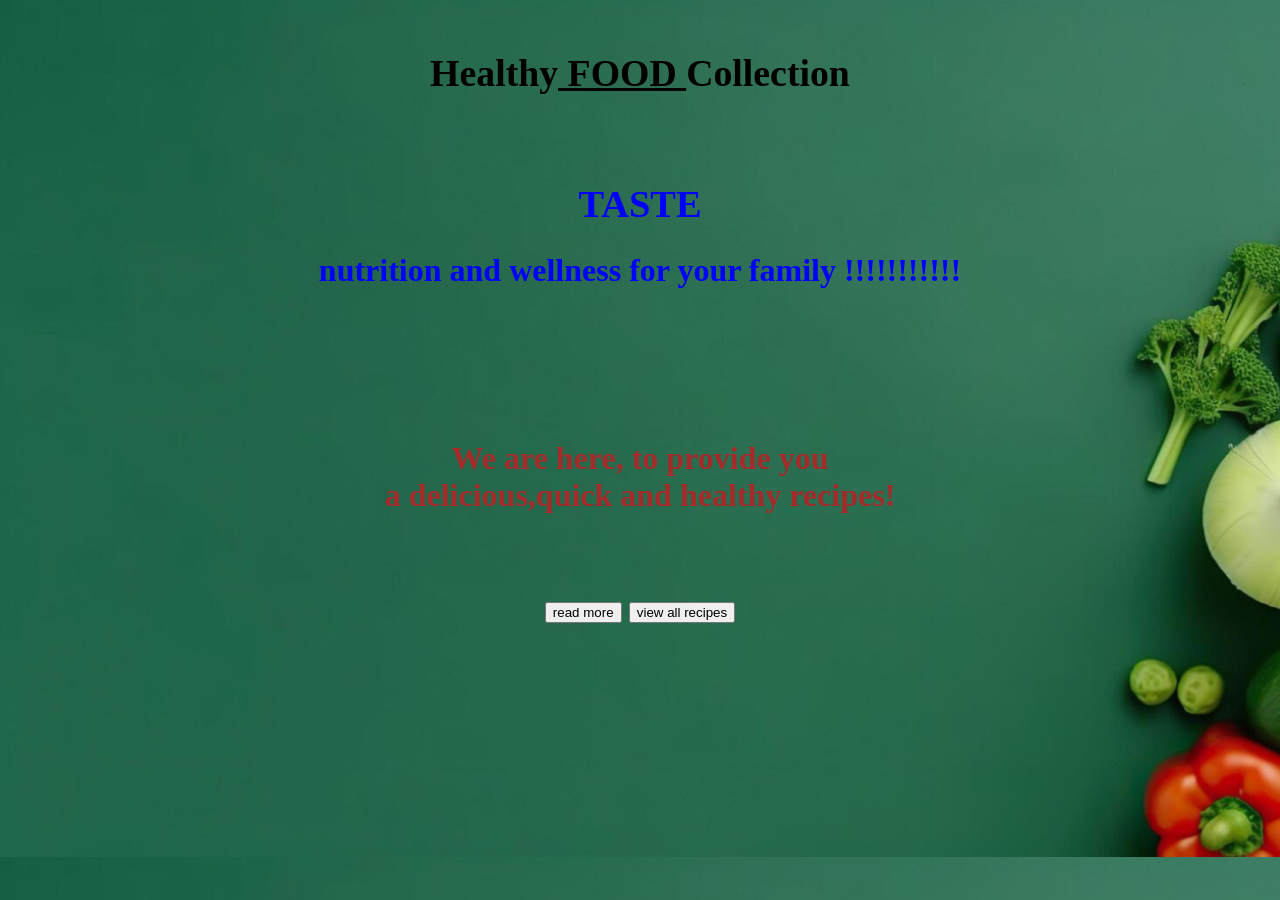
==== index.html @ c609d966 "Add files via upload" ====
<!DOCTYPE html>

<html>
    <title>
        my web page 
    </title>
    <head>
    
    </head>
    
<body background="back.png"><br>
    
    <b> <h1 align="left"> <big><center> <h1 style="font-size: 1cm;"> Healthy<u> FOOD </u> Collection </h1></center></big> </h1></b>
    
    <br>
    <br>
    <big> <center><h1 style="font-size:xx-large"> <h1 style="color:blue">TASTE</h1> </h1></center> </big>
    <center><h1 style="color:blue"><span style="font-family: Segoe UI"> nutrition and wellness for your family !!!!!!!!!!! </center></span></h1>
    
    <br>
    <br>
    <br>
    <br>
    <br>
    <br>
   <p><center> <h1 style="font-size:x-large;"><h1 style="color:brown;">  We are here, to provide you<br> a delicious,quick and healthy recipes!</center></h1> </h1></p>
    
    <br>
    <br>
    <center><big><h2 align="center">       
      <a href="sak.html"><button><link rel="style sheet" type="css" href="sak.css">read more</link></button></a>    <a href="recipes.html"><button> view all recipes</button></a></big></center>
    
    

</body>    
</html>
---- sak.css ----
block {

    display:block;
    width: 100%;
    border:none;
    background-color:yellow;
    padding: 30px 60px;
    font-size:60px;
    cursor:pointer;
    text-align:center;
}
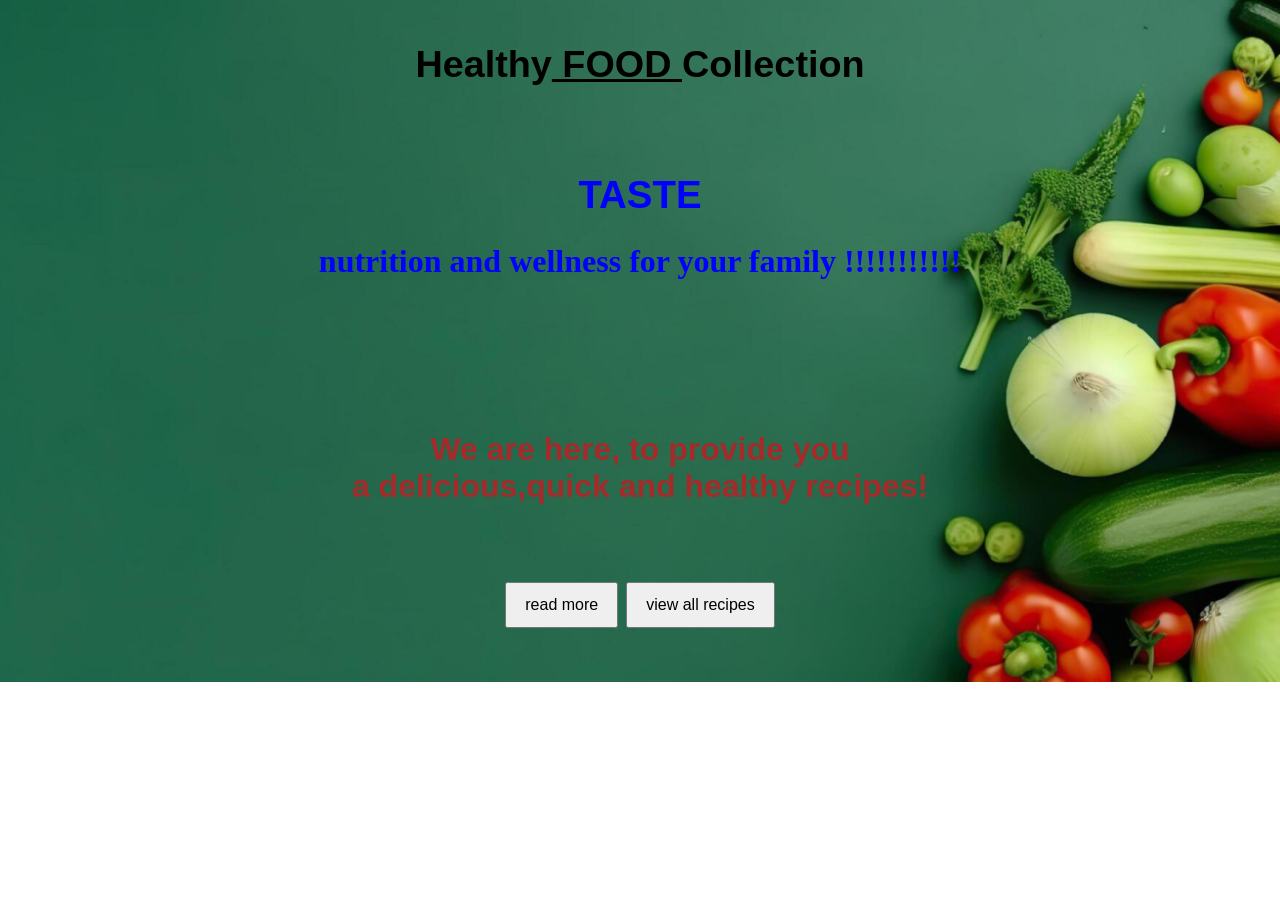
==== commit bfa380bc: "Update index.html" ====
--- a/index.html
+++ b/index.html
@@ -5,7 +5,57 @@
         my web page 
     </title>
     <head>
-    
+    <meta name="viewport" content="width=device-width, initial-scale=1.0">
+
+<style>
+    * {
+        box-sizing: border-box;
+    }
+
+    body {
+        margin: 0;
+        width: 100%;
+        font-family: Arial, sans-serif;
+        background-size: cover;
+        background-position: center;
+        background-repeat: no-repeat;
+    }
+
+    img {
+        max-width: 100%;
+        height: auto;
+    }
+
+    h1, h2, p {
+        max-width: 100%;
+        overflow-wrap: break-word;
+    }
+
+    button {
+        max-width: 100%;
+        padding: 12px 18px;
+        font-size: 16px;
+        cursor: pointer;
+    }
+
+    @media (max-width: 600px) {
+        body {
+            font-size: 16px;
+        }
+
+        h1 {
+            font-size: 28px !important;
+        }
+
+        h2 {
+            font-size: 23px !important;
+        }
+
+        button {
+            margin: 6px;
+        }
+    }
+</style>
     </head>
     
 <body background="back.png"><br>
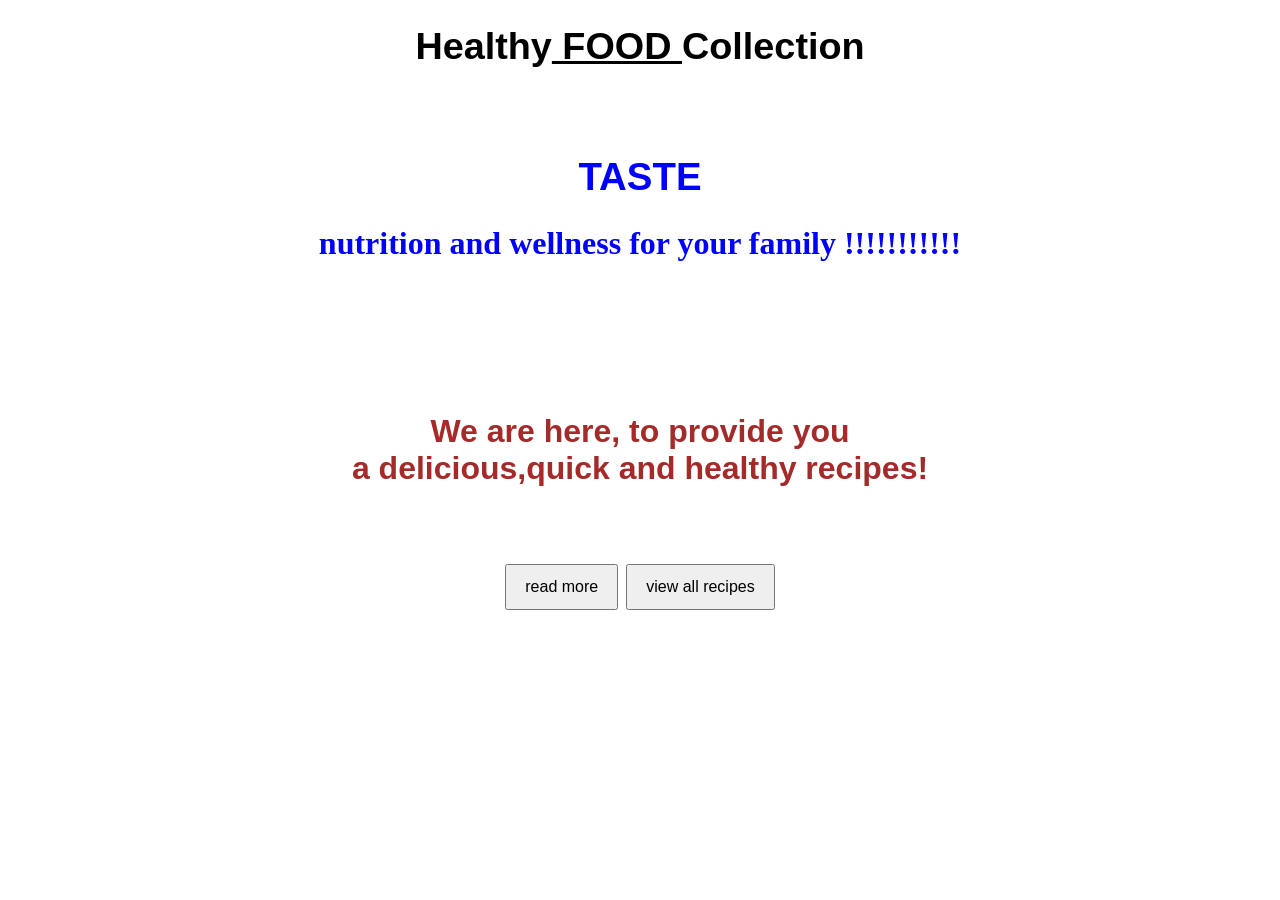
==== commit 7e8ae2cf: "Update index.html" ====
--- a/index.html
+++ b/index.html
@@ -58,7 +58,13 @@
 </style>
     </head>
     
-<body background="back.png"><br>
+
+    <body style="
+    background-image:"back.png";
+    background-size: cover;
+    background-position: center top;
+    background-repeat: no-repeat;
+    background-attachment: scroll;">
     
     <b> <h1 align="left"> <big><center> <h1 style="font-size: 1cm;"> Healthy<u> FOOD </u> Collection </h1></center></big> </h1></b>
     
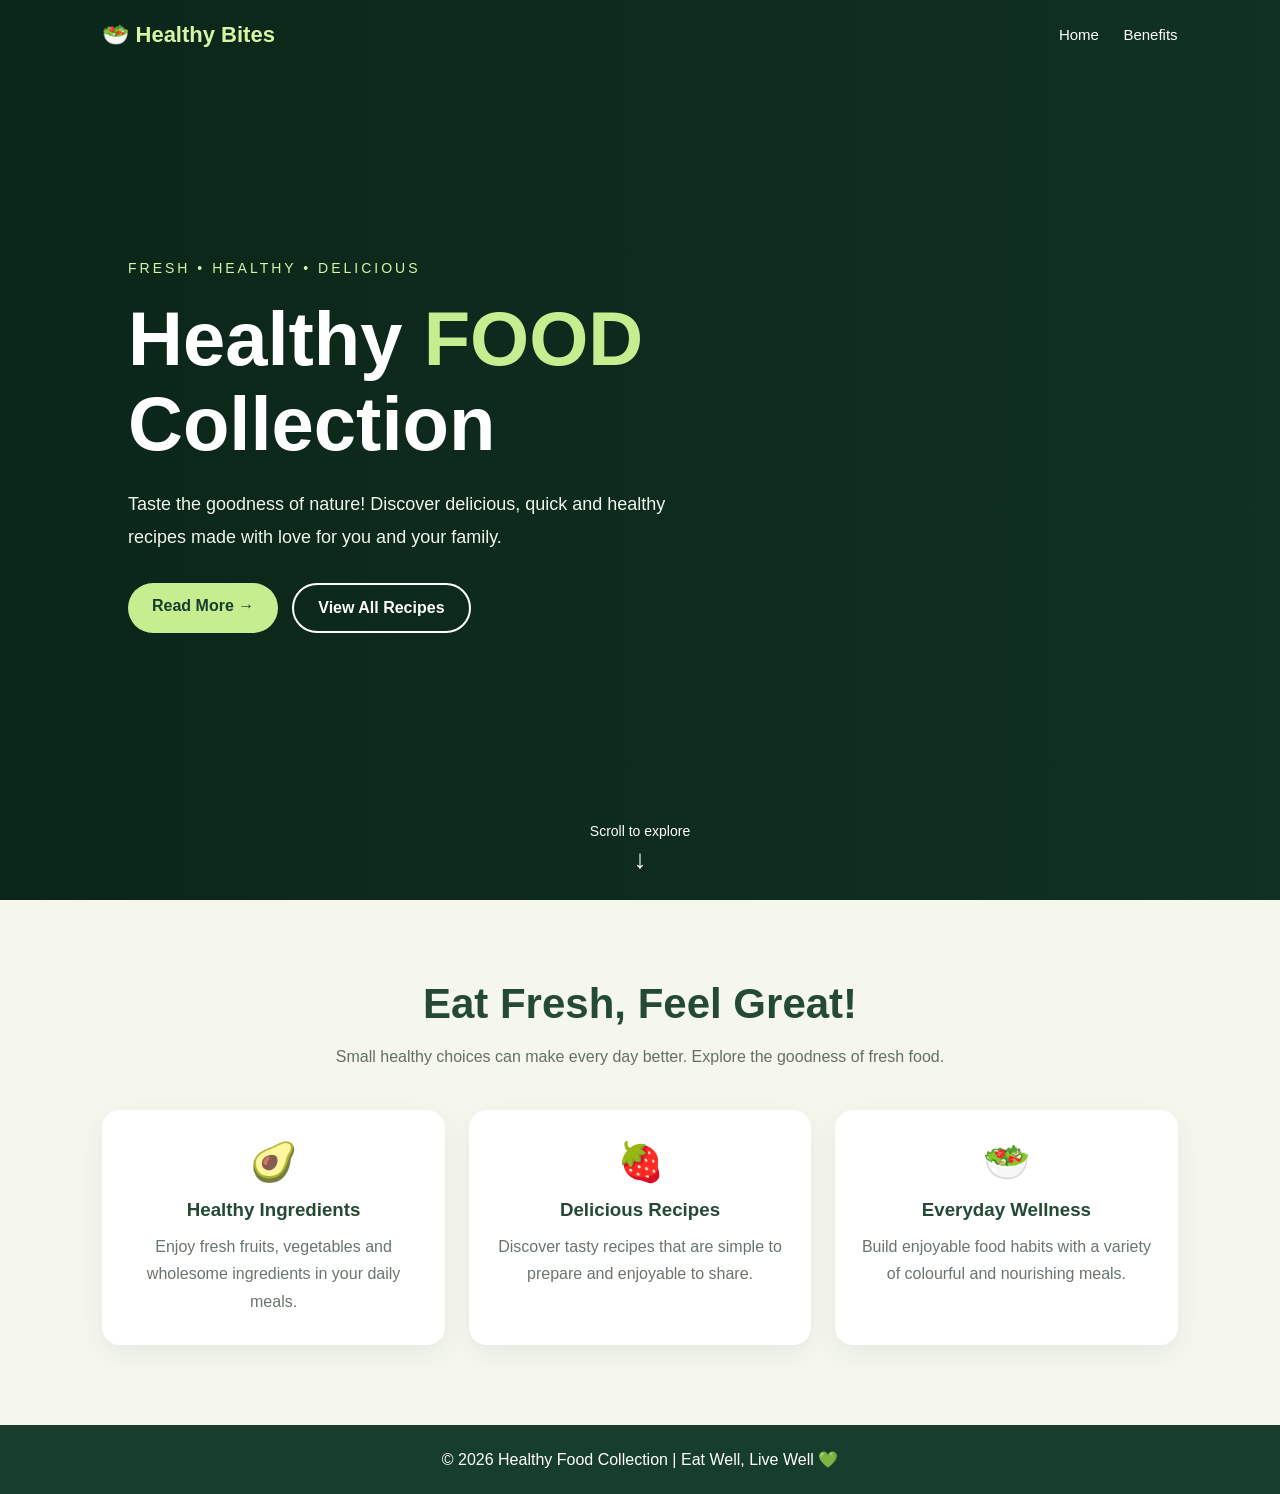
==== commit 8b908510: "Update index.html" ====
--- a/index.html
+++ b/index.html
@@ -1,93 +1,444 @@
+
 <!DOCTYPE html>
-
-<html>
-    <title>
-        my web page 
-    </title>
-    <head>
-    <meta name="viewport" content="width=device-width, initial-scale=1.0">
-
-<style>
-    * {
-        box-sizing: border-box;
-    }
-
-    body {
-        margin: 0;
-        width: 100%;
-        font-family: Arial, sans-serif;
-        background-size: cover;
-        background-position: center;
-        background-repeat: no-repeat;
-    }
-
-    img {
-        max-width: 100%;
-        height: auto;
-    }
-
-    h1, h2, p {
-        max-width: 100%;
-        overflow-wrap: break-word;
-    }
-
-    button {
-        max-width: 100%;
-        padding: 12px 18px;
-        font-size: 16px;
-        cursor: pointer;
-    }
-
-    @media (max-width: 600px) {
+<html lang="en">
+<head>
+    <meta charset="UTF-8">
+    <meta name="viewport"
+          content="width=device-width, initial-scale=1.0">
+
+    <title>Healthy Food Collection</title>
+
+    <style>
+        * {
+            margin: 0;
+            padding: 0;
+            box-sizing: border-box;
+        }
+
+        html {
+            scroll-behavior: smooth;
+        }
+
         body {
+            font-family: 'Segoe UI', Arial, sans-serif;
+            color: #fff;
+            background: #173d2c;
+            overflow-x: hidden;
+        }
+
+        /* Main background image */
+        .hero {
+            min-height: 100vh;
+            min-height: 100svh;
+            background:
+                linear-gradient(
+                    90deg,
+                    rgba(9, 35, 23, 0.88),
+                    rgba(9, 35, 23, 0.48)
+                ),
+                url("https://images.unsplash.com/photo-1490645935967-10de6ba17061?auto=format&fit=crop&w=2000&q=85");
+
+            background-size: cover;
+            background-position: center;
+            display: flex;
+            flex-direction: column;
+        }
+
+        /* Navigation bar */
+        nav {
+            display: flex;
+            justify-content: space-between;
+            align-items: center;
+            padding: 22px 8%;
+            gap: 15px;
+        }
+
+        .logo {
+            color: #d7f5a5;
+            font-size: 22px;
+            font-weight: bold;
+        }
+
+        nav a {
+            color: white;
+            text-decoration: none;
+            margin-left: 20px;
+            font-size: 15px;
+        }
+
+        nav a:hover {
+            color: #d7f5a5;
+        }
+
+        /* Main content */
+        .hero-content {
+            flex: 1;
+            display: flex;
+            flex-direction: column;
+            justify-content: center;
+            align-items: flex-start;
+            padding: 70px 10%;
+            max-width: 900px;
+        }
+
+        .tagline {
+            color: #d7f5a5;
+            font-size: 14px;
+            letter-spacing: 3px;
+            text-transform: uppercase;
+            margin-bottom: 20px;
+        }
+
+        h1 {
+            font-size: clamp(42px, 7vw, 76px);
+            line-height: 1.12;
+            margin-bottom: 22px;
+        }
+
+        h1 span {
+            color: #c7ed91;
+        }
+
+        .hero-content p {
+            font-size: 18px;
+            line-height: 1.8;
+            max-width: 540px;
+            color: #f0f5ec;
+            margin-bottom: 30px;
+        }
+
+        .buttons {
+            display: flex;
+            flex-wrap: wrap;
+            gap: 14px;
+        }
+
+        .btn {
+            display: inline-block;
+            padding: 14px 24px;
+            border-radius: 30px;
+            text-decoration: none;
             font-size: 16px;
-        }
-
-        h1 {
-            font-size: 28px !important;
-        }
-
-        h2 {
-            font-size: 23px !important;
-        }
-
-        button {
-            margin: 6px;
-        }
-    }
-</style>
-    </head>
-    
-
-    <body style="
-    background-image:"back.png";
-    background-size: cover;
-    background-position: center top;
-    background-repeat: no-repeat;
-    background-attachment: scroll;">
-    
-    <b> <h1 align="left"> <big><center> <h1 style="font-size: 1cm;"> Healthy<u> FOOD </u> Collection </h1></center></big> </h1></b>
-    
-    <br>
-    <br>
-    <big> <center><h1 style="font-size:xx-large"> <h1 style="color:blue">TASTE</h1> </h1></center> </big>
-    <center><h1 style="color:blue"><span style="font-family: Segoe UI"> nutrition and wellness for your family !!!!!!!!!!! </center></span></h1>
-    
-    <br>
-    <br>
-    <br>
-    <br>
-    <br>
-    <br>
-   <p><center> <h1 style="font-size:x-large;"><h1 style="color:brown;">  We are here, to provide you<br> a delicious,quick and healthy recipes!</center></h1> </h1></p>
-    
-    <br>
-    <br>
-    <center><big><h2 align="center">       
-      <a href="sak.html"><button><link rel="style sheet" type="css" href="sak.css">read more</link></button></a>    <a href="recipes.html"><button> view all recipes</button></a></big></center>
-    
-    
-
-</body>    
+            font-weight: 600;
+            transition: 0.3s ease;
+        }
+
+        .btn-primary {
+            background: #c7ed91;
+            color: #173d2c;
+        }
+
+        .btn-secondary {
+            border: 2px solid white;
+            color: white;
+        }
+
+        .btn:hover {
+            transform: translateY(-4px);
+            box-shadow: 0 8px 20px #0003;
+        }
+
+        /* Scrolling indicator */
+        .scroll-hint {
+            text-align: center;
+            padding: 0 0 25px;
+            color: #fff;
+            font-size: 14px;
+            animation: float 1.8s infinite;
+        }
+
+        .scroll-hint a {
+            color: white;
+            text-decoration: none;
+        }
+
+        .arrow {
+            display: block;
+            font-size: 26px;
+            margin-top: 5px;
+        }
+
+        /* Section below hero */
+        .features {
+            padding: 80px 8%;
+            background: #f5f7ee;
+            color: #244a34;
+            text-align: center;
+        }
+
+        .features h2 {
+            font-size: clamp(28px, 5vw, 42px);
+            margin-bottom: 15px;
+        }
+
+        .section-intro {
+            color: #627064;
+            line-height: 1.7;
+            margin-bottom: 40px;
+        }
+
+        .cards {
+            display: grid;
+            grid-template-columns: repeat(3, 1fr);
+            gap: 24px;
+            max-width: 1100px;
+            margin: auto;
+        }
+
+        .card {
+            padding: 30px 22px;
+            background: white;
+            border-radius: 18px;
+            box-shadow: 0 8px 25px #173d2c12;
+            transition: transform 0.3s;
+        }
+
+        .card:hover {
+            transform: translateY(-7px);
+        }
+
+        .card .emoji {
+            font-size: 38px;
+            margin-bottom: 15px;
+        }
+
+        .card h3 {
+            margin-bottom: 12px;
+        }
+
+        .card p {
+            color: #68766b;
+            line-height: 1.7;
+        }
+
+        footer {
+            padding: 25px 15px;
+            text-align: center;
+            color: white;
+            background: #173d2c;
+        }
+
+        /* Reveal animation on scroll */
+        .reveal {
+            opacity: 0;
+            transform: translateY(35px);
+            transition: opacity 0.8s ease,
+                        transform 0.8s ease;
+        }
+
+        .reveal.show {
+            opacity: 1;
+            transform: translateY(0);
+        }
+
+        @keyframes float {
+            0%, 100% {
+                transform: translateY(0);
+            }
+            50% {
+                transform: translateY(7px);
+            }
+        }
+
+        /* Mobile responsive design */
+        @media (max-width: 600px) {
+            nav {
+                padding: 18px 6%;
+                flex-direction: column;
+                gap: 12px;
+            }
+
+            .logo {
+                font-size: 20px;
+            }
+
+            nav a {
+                margin: 0 8px;
+                font-size: 14px;
+            }
+
+            .hero {
+                background-position: 58% center;
+            }
+
+            .hero-content {
+                padding: 65px 7% 55px;
+                align-items: flex-start;
+            }
+
+            h1 {
+                font-size: 43px;
+            }
+
+            .hero-content p {
+                font-size: 16px;
+                line-height: 1.7;
+            }
+
+            .tagline {
+                font-size: 12px;
+                letter-spacing: 2px;
+            }
+
+            .buttons {
+                flex-direction: column;
+                width: 100%;
+                align-items: stretch;
+            }
+
+            .btn {
+                text-align: center;
+                width: 100%;
+            }
+
+            .scroll-hint {
+                padding-bottom: 20px;
+            }
+
+            .features {
+                padding: 60px 6%;
+            }
+
+            .cards {
+                grid-template-columns: 1fr;
+                gap: 18px;
+            }
+        }
+
+        /* Respect reduced-motion settings */
+        @media (prefers-reduced-motion: reduce) {
+            html {
+                scroll-behavior: auto;
+            }
+
+            *, *::before, *::after {
+                animation: none !important;
+                transition: none !important;
+            }
+
+            .reveal {
+                opacity: 1;
+                transform: none;
+            }
+        }
+    </style>
+</head>
+
+<body>
+
+    <section class="hero" id="home">
+
+        <nav>
+            <div class="logo">🥗 Healthy Bites</div>
+
+            <div>
+                <a href="#home">Home</a>
+                <a href="#benefits">Benefits</a>
+            </div>
+        </nav>
+
+        <div class="hero-content">
+            <div class="tagline">
+                Fresh • Healthy • Delicious
+            </div>
+
+            <h1>
+                Healthy <span>FOOD</span><br>
+                Collection
+            </h1>
+
+            <p>
+                Taste the goodness of nature! Discover delicious,
+                quick and healthy recipes made with love for you
+                and your family.
+            </p>
+
+            <div class="buttons">
+                <a href="sak.html" class="btn btn-primary">
+                    Read More →
+                </a>
+
+                <a href="recipes.html" class="btn btn-secondary">
+                    View All Recipes
+                </a>
+            </div>
+        </div>
+
+        <div class="scroll-hint">
+            <a href="#benefits">
+                Scroll to explore
+                <span class="arrow">↓</span>
+            </a>
+        </div>
+
+    </section>
+
+    <section class="features" id="benefits">
+
+        <div class="reveal">
+            <h2>Eat Fresh, Feel Great!</h2>
+
+            <p class="section-intro">
+                Small healthy choices can make every day better.
+                Explore the goodness of fresh food.
+            </p>
+        </div>
+
+        <div class="cards">
+
+            <div class="card reveal">
+                <div class="emoji">🥑</div>
+                <h3>Healthy Ingredients</h3>
+                <p>
+                    Enjoy fresh fruits, vegetables and wholesome
+                    ingredients in your daily meals.
+                </p>
+            </div>
+
+            <div class="card reveal">
+                <div class="emoji">🍓</div>
+                <h3>Delicious Recipes</h3>
+                <p>
+                    Discover tasty recipes that are simple to
+                    prepare and enjoyable to share.
+                </p>
+            </div>
+
+            <div class="card reveal">
+                <div class="emoji">🥗</div>
+                <h3>Everyday Wellness</h3>
+                <p>
+                    Build enjoyable food habits with a variety
+                    of colourful and nourishing meals.
+                </p>
+            </div>
+
+        </div>
+    </section>
+
+    <footer>
+        <p>© 2026 Healthy Food Collection | Eat Well, Live Well 💚</p>
+    </footer>
+
+    <script>
+        const observer = new IntersectionObserver(
+            (entries) => {
+                entries.forEach((entry) => {
+                    if (entry.isIntersecting) {
+                        entry.target.classList.add("show");
+                        observer.unobserve(entry.target);
+                    }
+                });
+            },
+            {
+                threshold: 0.15
+            }
+        );
+
+        document.querySelectorAll(".reveal").forEach((element) => {
+            observer.observe(element);
+        });
+    </script>
+
+</body>
 </html>
-
